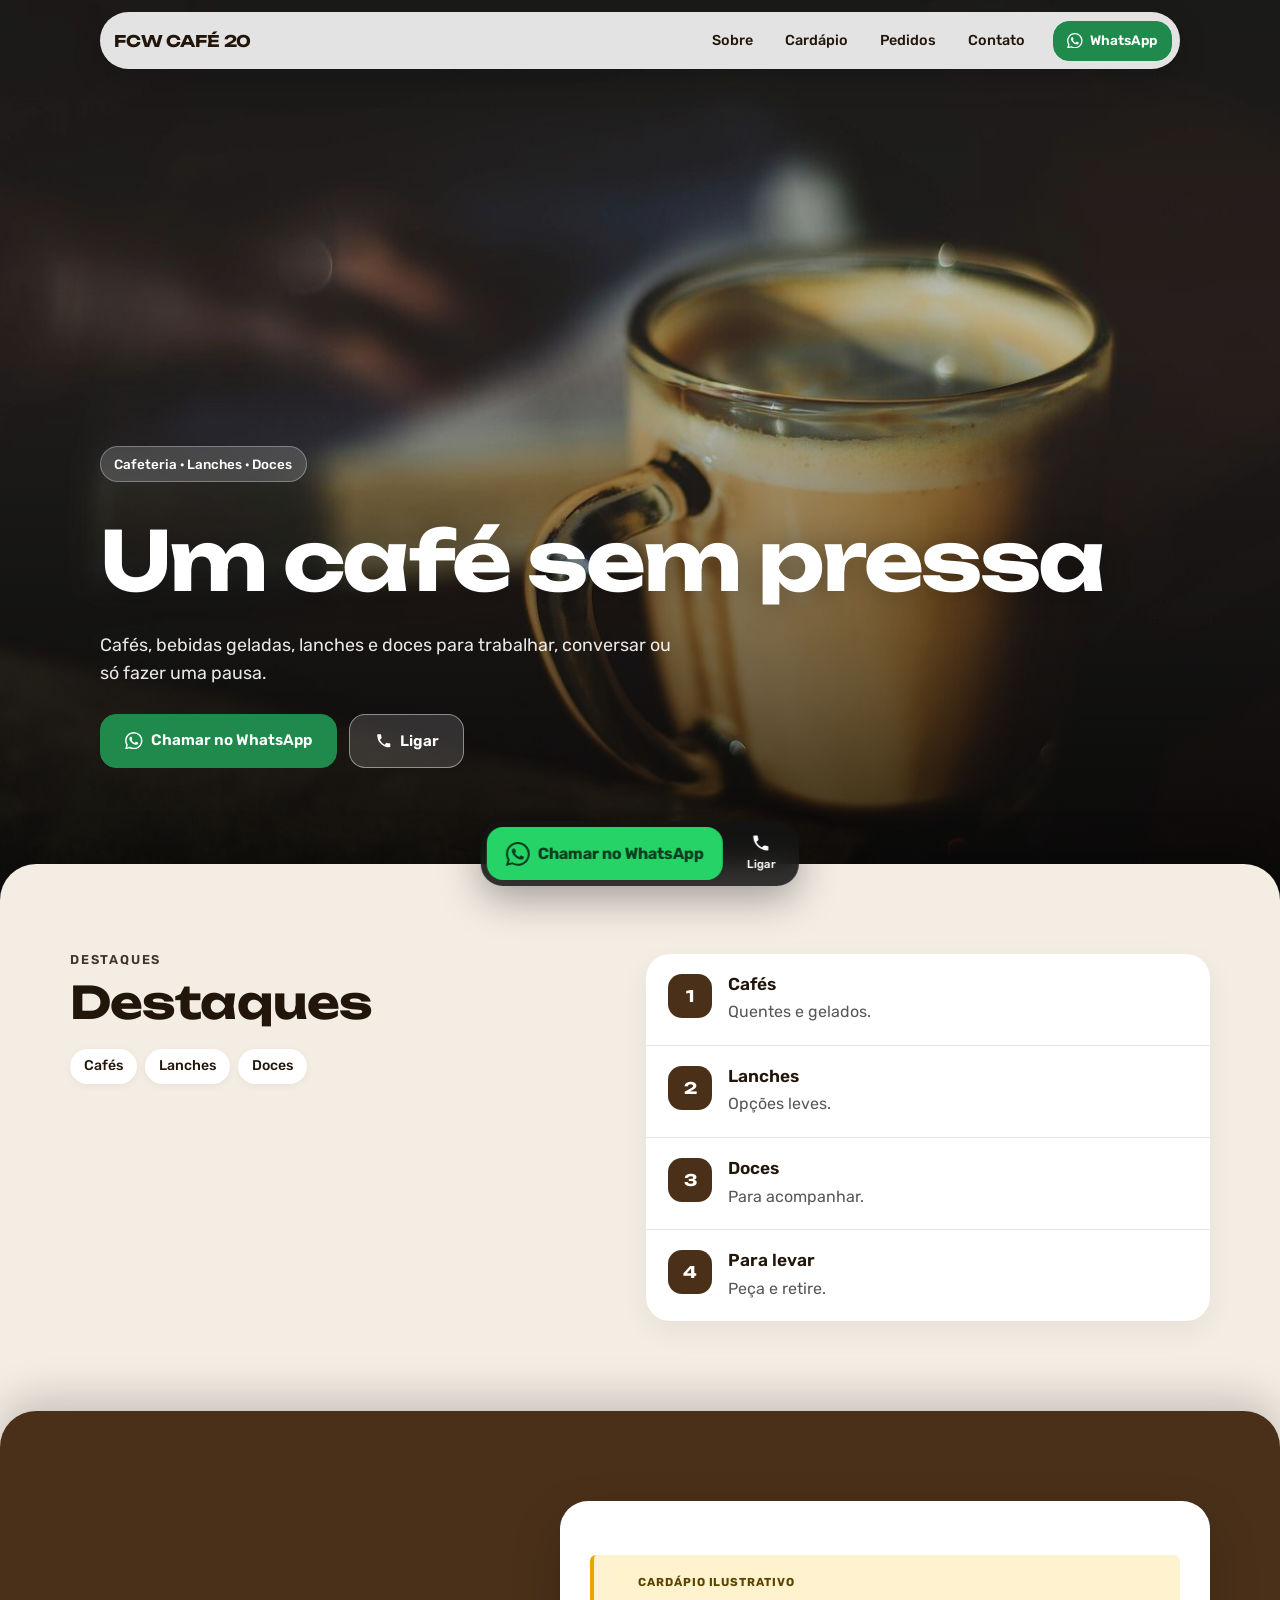
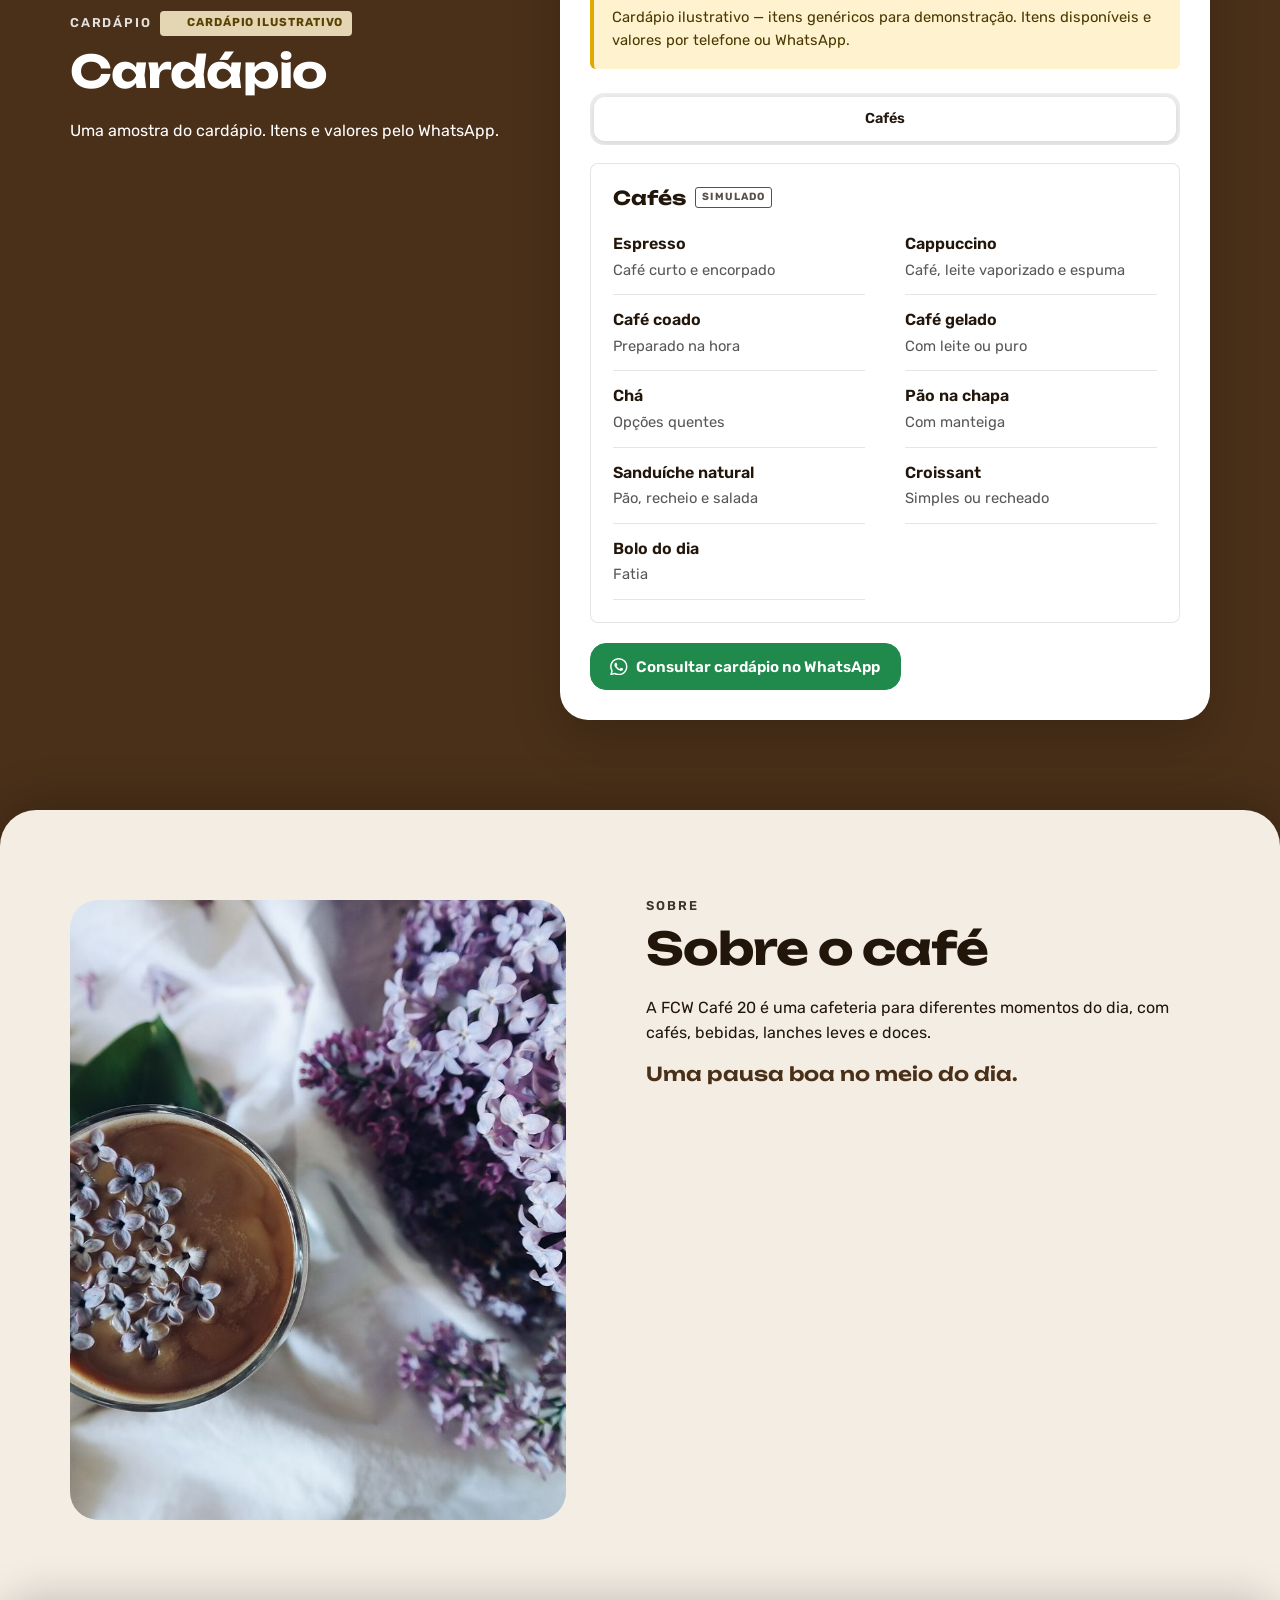
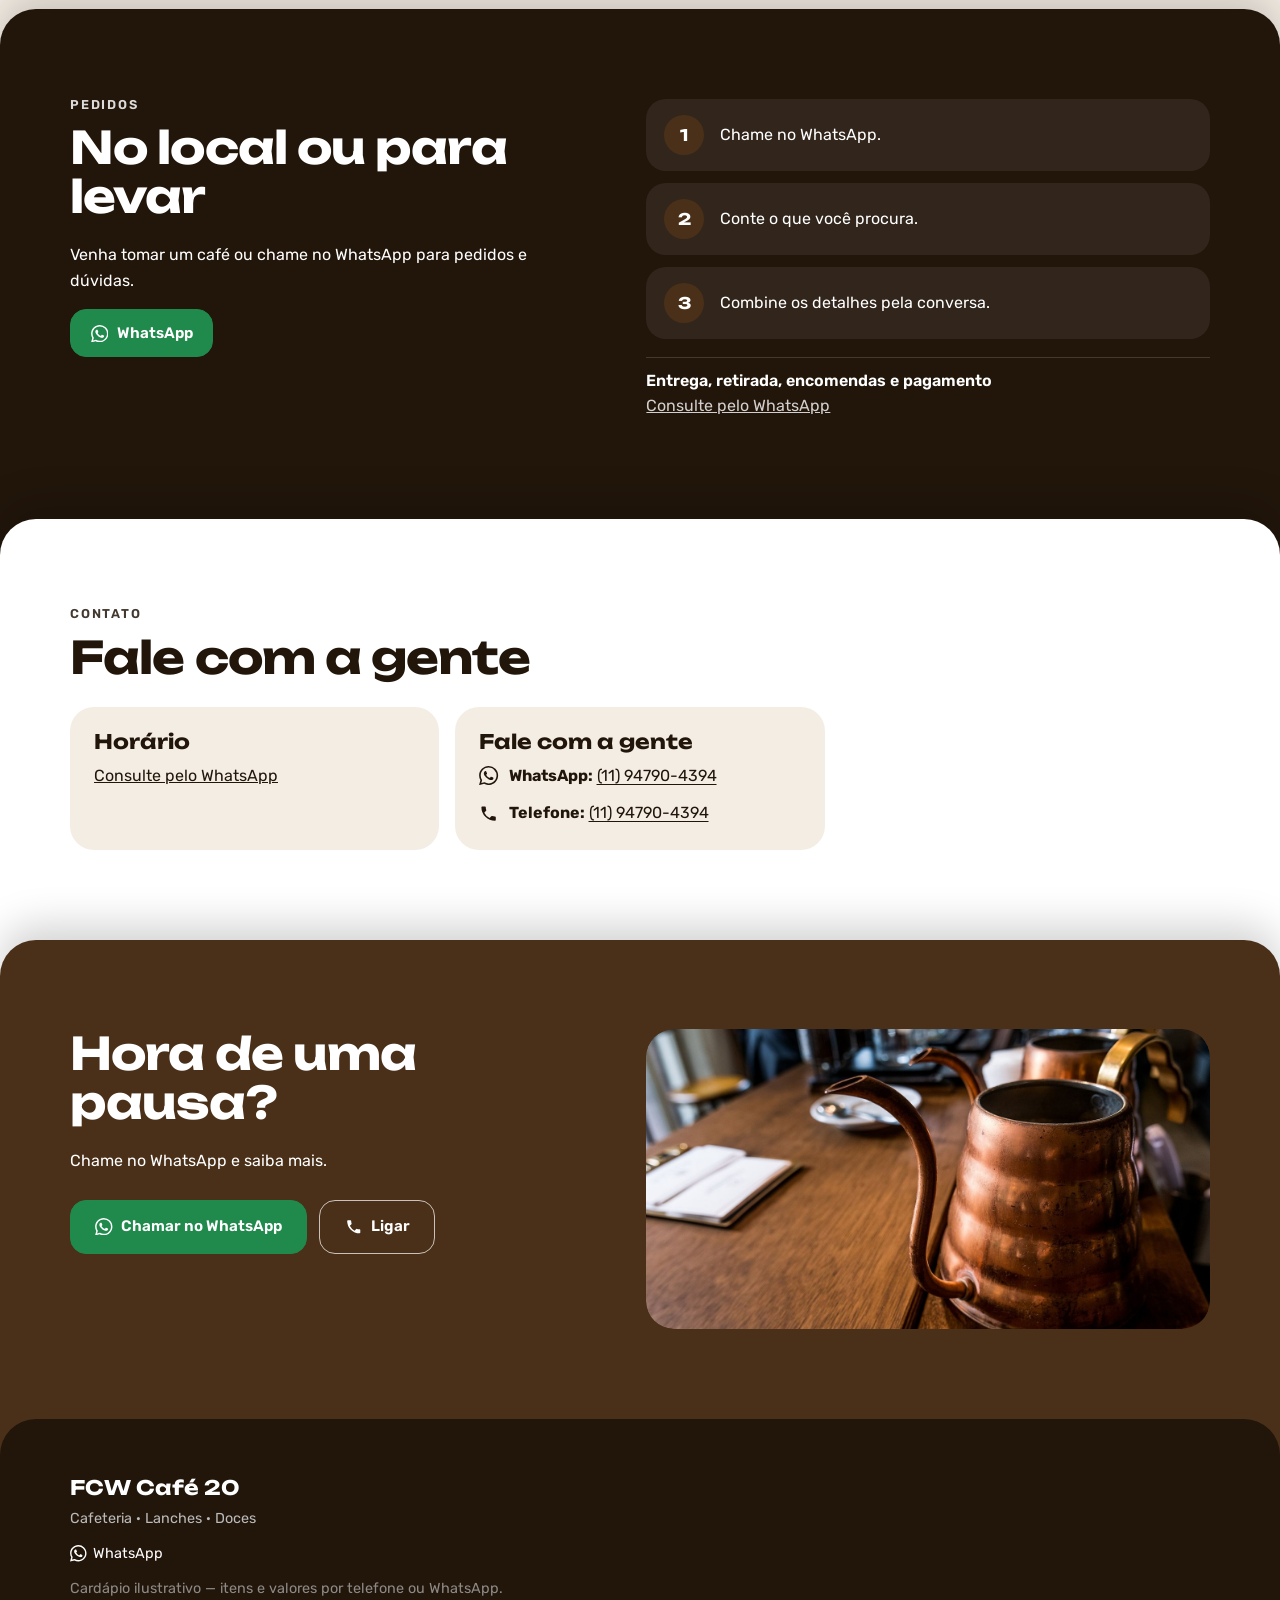
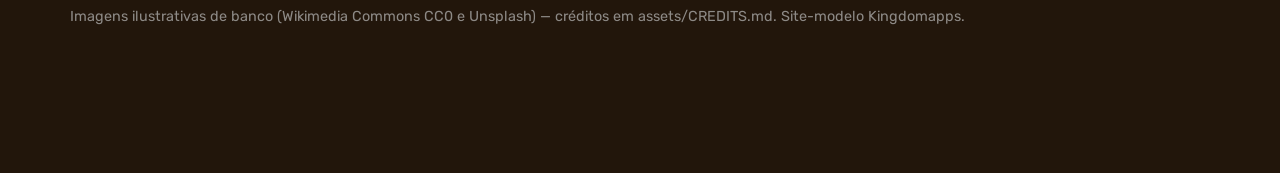
==== v1/index.html @ 52a3cd35 "FCW Café 20 — site-modelo anonimizado" ====
<!DOCTYPE html>
<html lang="pt-BR">
<head>
<meta charset="UTF-8" />
<meta name="viewport" content="width=device-width, initial-scale=1" />
<title>FCW Café 20 | Cafeteria</title>
<meta name="description" content="Cafés, bebidas, lanches e doces para uma pausa sem pressa. Fale com a FCW Café 20 pelo WhatsApp." />
<meta name="theme-color" content="#22160b" />
<link rel="preconnect" href="https://fonts.googleapis.com" />
<link rel="preconnect" href="https://fonts.gstatic.com" crossorigin />
<link rel="stylesheet" href="https://fonts.googleapis.com/css2?family=Unbounded:wght@500;700&family=Rubik:wght@400;500;600&display=swap" />
<link rel="stylesheet" href="../assets/core.css" />
<link rel="stylesheet" href="../assets/E10.css" />
<style>:root{--brand:#4a3019;--brand2:#f4ede4;--brand-ink:#22160b}</style>
<link rel="icon" href="../assets/img/favicon.svg" type="image/svg+xml" />
<link rel="icon" href="../assets/img/favicon.png" sizes="64x64" />
<link rel="apple-touch-icon" href="../assets/img/apple-touch-icon.png" />
<meta property="og:type" content="website" />
<meta property="og:title" content="FCW Café 20 | Cafeteria" />
<meta property="og:description" content="Cafés, bebidas, lanches e doces para uma pausa sem pressa. Fale com a FCW Café 20 pelo WhatsApp." />
<meta property="og:image" content="https://fcwwebsites.github.io/kingdomapps-modelo-fcw-cafe-20/assets/img/og-image.jpg" />
<meta property="og:url" content="https://fcwwebsites.github.io/kingdomapps-modelo-fcw-cafe-20/" />
<meta name="twitter:card" content="summary_large_image" />
</head>
<body class="est-E10" data-hours='{}' data-hours-unknown='[]'>
<!-- Kingdomapps · site-modelo anonimizado -->
<a class="skip" href="#conteudo">Pular para o conteúdo</a>
<header class="site-header e10-header" id="header">
  <div class="e10-pill">
    <a class="brand e10-brand" href="#topo" aria-label="FCW Café 20 — início"><span class="brand-word e10-word">FCW Café 20</span></a>
    <nav class="site-nav e10-nav" id="site-nav" aria-label="Principal"><ul><li><a href="#sobre">Sobre</a></li><li><a href="#cardapio">Cardápio</a></li><li><a href="#entrega">Pedidos</a></li><li><a href="#contato">Contato</a></li></ul></nav>
    <a class="btn btn-wa btn-sm header-cta" href="https://wa.me/5511947904394?text=Ol%C3%A1!%20Vim%20pelo%20site%20e%20gostaria%20de%20mais%20informa%C3%A7%C3%B5es." target="_blank" rel="noopener"><svg viewBox="0 0 24 24" aria-hidden="true" focusable="false"><path fill="currentColor" d="M17.47 14.38c-.3-.15-1.76-.87-2.03-.97-.27-.1-.47-.15-.67.15-.2.3-.77.97-.94 1.16-.17.2-.35.22-.64.07-.3-.15-1.26-.46-2.39-1.47-.88-.79-1.48-1.76-1.65-2.06-.17-.3-.02-.46.13-.6.13-.14.3-.35.45-.52.15-.17.2-.3.3-.5.1-.2.05-.37-.03-.52-.07-.15-.67-1.61-.92-2.2-.24-.58-.49-.5-.67-.51h-.57c-.2 0-.52.07-.8.37-.27.3-1.04 1.02-1.04 2.48s1.07 2.88 1.21 3.07c.15.2 2.1 3.2 5.08 4.49.71.31 1.26.49 1.7.63.71.22 1.36.19 1.87.12.57-.09 1.76-.72 2-1.41.25-.7.25-1.29.18-1.41-.08-.13-.27-.2-.57-.35zM12.05 21.78a9.87 9.87 0 0 1-5.03-1.38l-.36-.21-3.74.98 1-3.65-.24-.37a9.86 9.86 0 0 1-1.51-5.26c0-5.45 4.44-9.88 9.89-9.88 2.64 0 5.12 1.03 6.99 2.9a9.83 9.83 0 0 1 2.89 6.99c0 5.45-4.44 9.88-9.89 9.88zm8.41-18.3A11.82 11.82 0 0 0 12.05 0C5.5 0 .16 5.34.16 11.89c0 2.1.55 4.14 1.59 5.95L.06 24l6.3-1.65a11.88 11.88 0 0 0 5.69 1.45c6.55 0 11.89-5.34 11.89-11.89 0-3.18-1.24-6.17-3.48-8.41z"/></svg><span>WhatsApp</span></a>
    <button class="nav-toggle" type="button" aria-expanded="false" aria-controls="site-nav"><span class="sr-only">Abrir menu</span><span class="bars" aria-hidden="true"></span></button>
  </div>
</header>
<main id="conteudo">
<div class="e10-curtain" aria-hidden="true"><img src="../assets/img/fotos-foto-1.jpg" width="1400" height="935" alt="" fetchpriority="high" /></div>
<section class="e10-hero" id="topo" aria-labelledby="hero-title">
  <div class="e10-hero-in">
    <p class="e10-eyebrow">Cafeteria · Lanches · Doces</p>
    <h1 id="hero-title">Um café sem pressa</h1>
    <p class="e10-lead">Cafés, bebidas geladas, lanches e doces para trabalhar, conversar ou só fazer uma pausa.</p>
    <div class="hero-ctas"><a class="btn btn-wa btn-lg" href="https://wa.me/5511947904394?text=Ol%C3%A1!%20Vim%20pelo%20site%20e%20gostaria%20de%20mais%20informa%C3%A7%C3%B5es." target="_blank" rel="noopener"><svg viewBox="0 0 24 24" aria-hidden="true" focusable="false"><path fill="currentColor" d="M17.47 14.38c-.3-.15-1.76-.87-2.03-.97-.27-.1-.47-.15-.67.15-.2.3-.77.97-.94 1.16-.17.2-.35.22-.64.07-.3-.15-1.26-.46-2.39-1.47-.88-.79-1.48-1.76-1.65-2.06-.17-.3-.02-.46.13-.6.13-.14.3-.35.45-.52.15-.17.2-.3.3-.5.1-.2.05-.37-.03-.52-.07-.15-.67-1.61-.92-2.2-.24-.58-.49-.5-.67-.51h-.57c-.2 0-.52.07-.8.37-.27.3-1.04 1.02-1.04 2.48s1.07 2.88 1.21 3.07c.15.2 2.1 3.2 5.08 4.49.71.31 1.26.49 1.7.63.71.22 1.36.19 1.87.12.57-.09 1.76-.72 2-1.41.25-.7.25-1.29.18-1.41-.08-.13-.27-.2-.57-.35zM12.05 21.78a9.87 9.87 0 0 1-5.03-1.38l-.36-.21-3.74.98 1-3.65-.24-.37a9.86 9.86 0 0 1-1.51-5.26c0-5.45 4.44-9.88 9.89-9.88 2.64 0 5.12 1.03 6.99 2.9a9.83 9.83 0 0 1 2.89 6.99c0 5.45-4.44 9.88-9.89 9.88zm8.41-18.3A11.82 11.82 0 0 0 12.05 0C5.5 0 .16 5.34.16 11.89c0 2.1.55 4.14 1.59 5.95L.06 24l6.3-1.65a11.88 11.88 0 0 0 5.69 1.45c6.55 0 11.89-5.34 11.89-11.89 0-3.18-1.24-6.17-3.48-8.41z"/></svg><span>Chamar no WhatsApp</span></a><a class="btn btn-ghost btn-lg e10-glass btn-tel" href="tel:+5511947904394"><svg viewBox="0 0 24 24" aria-hidden="true" focusable="false"><path fill="currentColor" d="M6.6 10.8a15.1 15.1 0 0 0 6.6 6.6l2.2-2.2a1 1 0 0 1 1-.25 11.4 11.4 0 0 0 3.6.57 1 1 0 0 1 1 1V20a1 1 0 0 1-1 1A17 17 0 0 1 3 4a1 1 0 0 1 1-1h3.5a1 1 0 0 1 1 1c0 1.25.2 2.45.57 3.57a1 1 0 0 1-.25 1z"/></svg><span>Ligar</span></a></div>
  </div>
  <p class="sr-only">Imagem ilustrativa: café com leite em caneca de vidro</p>
  <a class="e10-scroll" href="#destaques" aria-label="Rolar para o conteúdo"><span aria-hidden="true">↓</span></a>
</section>
<section class="e10-sheet e10-paper" id="destaques" aria-labelledby="dest-title">
  <div class="wrap e10-split">
    <div><p class="e10-kicker">Destaques</p><h2 id="dest-title">Destaques</h2><ul class="e10-chips"><li>Cafés</li><li>Lanches</li><li>Doces</li></ul></div>
    <ul class="e10-list"><li class="e10-row"><span class="e10-ico" aria-hidden="true">1</span><div><h3>Cafés</h3><p>Quentes e gelados.</p></div></li><li class="e10-row"><span class="e10-ico" aria-hidden="true">2</span><div><h3>Lanches</h3><p>Opções leves.</p></div></li><li class="e10-row"><span class="e10-ico" aria-hidden="true">3</span><div><h3>Doces</h3><p>Para acompanhar.</p></div></li><li class="e10-row"><span class="e10-ico" aria-hidden="true">4</span><div><h3>Para levar</h3><p>Peça e retire.</p></div></li></ul>
  </div>
</section>
<section class="e10-sheet e10-tone cardapio" id="cardapio" aria-labelledby="menu-title">
  <div class="wrap e10-menu">
    <div class="e10-menu-head"><p class="e10-kicker">Cardápio <span class="sim-badge">Cardápio ilustrativo</span></p><h2 id="menu-title">Cardápio</h2><p>Uma amostra do cardápio. Itens e valores pelo WhatsApp.</p></div>
    <div class="e10-menu-card menu"><div class="sim-notice" role="note"><span class="sim-badge">Cardápio ilustrativo</span><p>Cardápio ilustrativo — itens genéricos para demonstração. Itens disponíveis e valores por telefone ou WhatsApp.</p></div><div class="menu-tabs" role="tablist" aria-label="Categorias do cardápio"><button type="button" role="tab" id="tab-0" aria-controls="menu-0" aria-selected="true">Cafés</button></div><div class="menu-panel" role="tabpanel" id="menu-0" aria-labelledby="tab-0" tabindex="0"><h3 class="menu-cat">Cafés <span class="sim-tag">Simulado</span></h3><ul class="menu-list"><li class="mi"><span class="mi-name">Espresso</span><span class="mi-desc">Café curto e encorpado</span></li><li class="mi"><span class="mi-name">Cappuccino</span><span class="mi-desc">Café, leite vaporizado e espuma</span></li><li class="mi"><span class="mi-name">Café coado</span><span class="mi-desc">Preparado na hora</span></li><li class="mi"><span class="mi-name">Café gelado</span><span class="mi-desc">Com leite ou puro</span></li><li class="mi"><span class="mi-name">Chá</span><span class="mi-desc">Opções quentes</span></li><li class="mi"><span class="mi-name">Pão na chapa</span><span class="mi-desc">Com manteiga</span></li><li class="mi"><span class="mi-name">Sanduíche natural</span><span class="mi-desc">Pão, recheio e salada</span></li><li class="mi"><span class="mi-name">Croissant</span><span class="mi-desc">Simples ou recheado</span></li><li class="mi"><span class="mi-name">Bolo do dia</span><span class="mi-desc">Fatia</span></li></ul></div><div class="e10-menu-cta"><a class="btn btn-wa" href="https://wa.me/5511947904394?text=Ol%C3%A1!%20Vim%20pelo%20site%20e%20gostaria%20de%20mais%20informa%C3%A7%C3%B5es." target="_blank" rel="noopener"><svg viewBox="0 0 24 24" aria-hidden="true" focusable="false"><path fill="currentColor" d="M17.47 14.38c-.3-.15-1.76-.87-2.03-.97-.27-.1-.47-.15-.67.15-.2.3-.77.97-.94 1.16-.17.2-.35.22-.64.07-.3-.15-1.26-.46-2.39-1.47-.88-.79-1.48-1.76-1.65-2.06-.17-.3-.02-.46.13-.6.13-.14.3-.35.45-.52.15-.17.2-.3.3-.5.1-.2.05-.37-.03-.52-.07-.15-.67-1.61-.92-2.2-.24-.58-.49-.5-.67-.51h-.57c-.2 0-.52.07-.8.37-.27.3-1.04 1.02-1.04 2.48s1.07 2.88 1.21 3.07c.15.2 2.1 3.2 5.08 4.49.71.31 1.26.49 1.7.63.71.22 1.36.19 1.87.12.57-.09 1.76-.72 2-1.41.25-.7.25-1.29.18-1.41-.08-.13-.27-.2-.57-.35zM12.05 21.78a9.87 9.87 0 0 1-5.03-1.38l-.36-.21-3.74.98 1-3.65-.24-.37a9.86 9.86 0 0 1-1.51-5.26c0-5.45 4.44-9.88 9.89-9.88 2.64 0 5.12 1.03 6.99 2.9a9.83 9.83 0 0 1 2.89 6.99c0 5.45-4.44 9.88-9.89 9.88zm8.41-18.3A11.82 11.82 0 0 0 12.05 0C5.5 0 .16 5.34.16 11.89c0 2.1.55 4.14 1.59 5.95L.06 24l6.3-1.65a11.88 11.88 0 0 0 5.69 1.45c6.55 0 11.89-5.34 11.89-11.89 0-3.18-1.24-6.17-3.48-8.41z"/></svg><span>Consultar cardápio no WhatsApp</span></a></div></div>
  </div>
</section>
<section class="e10-sheet e10-paper" id="sobre" aria-labelledby="sobre-title">
  <div class="wrap e10-split e10-about">
    <figure class="e10-photo"><img src="../assets/img/fotos-foto-2.jpg" width="1400" height="933" alt="Imagem ilustrativa: café decorado com flores" loading="lazy" decoding="async" /><figcaption>Imagem ilustrativa: café decorado com flores</figcaption></figure>
    <div><p class="e10-kicker">Sobre</p><h2 id="sobre-title">Sobre o café</h2><p>A FCW Café 20 é uma cafeteria para diferentes momentos do dia, com cafés, bebidas, lanches leves e doces.</p><p class="e10-apoio">Uma pausa boa no meio do dia.</p></div>
  </div>
</section>
<section class="e10-sheet e10-ink" id="entrega" aria-labelledby="ent-title">
  <div class="wrap e10-split">
    <div><p class="e10-kicker">Pedidos</p><h2 id="ent-title">No local ou para levar</h2><p>Venha tomar um café ou chame no WhatsApp para pedidos e dúvidas.</p><div class="order-links"><a class="btn btn-wa" href="https://wa.me/5511947904394?text=Ol%C3%A1!%20Vim%20pelo%20site%20e%20gostaria%20de%20mais%20informa%C3%A7%C3%B5es." target="_blank" rel="noopener"><svg viewBox="0 0 24 24" aria-hidden="true" focusable="false"><path fill="currentColor" d="M17.47 14.38c-.3-.15-1.76-.87-2.03-.97-.27-.1-.47-.15-.67.15-.2.3-.77.97-.94 1.16-.17.2-.35.22-.64.07-.3-.15-1.26-.46-2.39-1.47-.88-.79-1.48-1.76-1.65-2.06-.17-.3-.02-.46.13-.6.13-.14.3-.35.45-.52.15-.17.2-.3.3-.5.1-.2.05-.37-.03-.52-.07-.15-.67-1.61-.92-2.2-.24-.58-.49-.5-.67-.51h-.57c-.2 0-.52.07-.8.37-.27.3-1.04 1.02-1.04 2.48s1.07 2.88 1.21 3.07c.15.2 2.1 3.2 5.08 4.49.71.31 1.26.49 1.7.63.71.22 1.36.19 1.87.12.57-.09 1.76-.72 2-1.41.25-.7.25-1.29.18-1.41-.08-.13-.27-.2-.57-.35zM12.05 21.78a9.87 9.87 0 0 1-5.03-1.38l-.36-.21-3.74.98 1-3.65-.24-.37a9.86 9.86 0 0 1-1.51-5.26c0-5.45 4.44-9.88 9.89-9.88 2.64 0 5.12 1.03 6.99 2.9a9.83 9.83 0 0 1 2.89 6.99c0 5.45-4.44 9.88-9.89 9.88zm8.41-18.3A11.82 11.82 0 0 0 12.05 0C5.5 0 .16 5.34.16 11.89c0 2.1.55 4.14 1.59 5.95L.06 24l6.3-1.65a11.88 11.88 0 0 0 5.69 1.45c6.55 0 11.89-5.34 11.89-11.89 0-3.18-1.24-6.17-3.48-8.41z"/></svg><span>WhatsApp</span></a></div></div>
    <div><ol class="e10-steps"><li><span>1</span><p>Chame no WhatsApp.</p></li><li><span>2</span><p>Conte o que você procura.</p></li><li><span>3</span><p>Combine os detalhes pela conversa.</p></li></ol><dl class="e10-kv"><div><dt>Entrega, retirada, encomendas e pagamento</dt><dd><a href="https://wa.me/5511947904394?text=Ol%C3%A1!%20Vim%20pelo%20site%20e%20gostaria%20de%20mais%20informa%C3%A7%C3%B5es." target="_blank" rel="noopener">Consulte pelo WhatsApp</a></dd></div></dl></div>
  </div>
</section>
<section class="e10-sheet e10-soft" id="contato" aria-labelledby="ct-title">
  <div class="wrap">
    <p class="e10-kicker">Contato</p><h2 id="ct-title">Fale com a gente</h2>
    <div class="e10-cards"><div class="ct-card ct-hours"><h3>Horário</h3><p><a href="https://wa.me/5511947904394?text=Ol%C3%A1!%20Vim%20pelo%20site%20e%20gostaria%20de%20mais%20informa%C3%A7%C3%B5es." target="_blank" rel="noopener">Consulte pelo WhatsApp</a></p></div><div class="ct-card"><h3>Fale com a gente</h3><ul class="ct-list"><li><svg viewBox="0 0 24 24" aria-hidden="true" focusable="false"><path fill="currentColor" d="M17.47 14.38c-.3-.15-1.76-.87-2.03-.97-.27-.1-.47-.15-.67.15-.2.3-.77.97-.94 1.16-.17.2-.35.22-.64.07-.3-.15-1.26-.46-2.39-1.47-.88-.79-1.48-1.76-1.65-2.06-.17-.3-.02-.46.13-.6.13-.14.3-.35.45-.52.15-.17.2-.3.3-.5.1-.2.05-.37-.03-.52-.07-.15-.67-1.61-.92-2.2-.24-.58-.49-.5-.67-.51h-.57c-.2 0-.52.07-.8.37-.27.3-1.04 1.02-1.04 2.48s1.07 2.88 1.21 3.07c.15.2 2.1 3.2 5.08 4.49.71.31 1.26.49 1.7.63.71.22 1.36.19 1.87.12.57-.09 1.76-.72 2-1.41.25-.7.25-1.29.18-1.41-.08-.13-.27-.2-.57-.35zM12.05 21.78a9.87 9.87 0 0 1-5.03-1.38l-.36-.21-3.74.98 1-3.65-.24-.37a9.86 9.86 0 0 1-1.51-5.26c0-5.45 4.44-9.88 9.89-9.88 2.64 0 5.12 1.03 6.99 2.9a9.83 9.83 0 0 1 2.89 6.99c0 5.45-4.44 9.88-9.89 9.88zm8.41-18.3A11.82 11.82 0 0 0 12.05 0C5.5 0 .16 5.34.16 11.89c0 2.1.55 4.14 1.59 5.95L.06 24l6.3-1.65a11.88 11.88 0 0 0 5.69 1.45c6.55 0 11.89-5.34 11.89-11.89 0-3.18-1.24-6.17-3.48-8.41z"/></svg><span><strong>WhatsApp:</strong> <a href="https://wa.me/5511947904394?text=Ol%C3%A1!%20Vim%20pelo%20site%20e%20gostaria%20de%20mais%20informa%C3%A7%C3%B5es." target="_blank" rel="noopener">(11) 94790-4394</a></span></li><li><svg viewBox="0 0 24 24" aria-hidden="true" focusable="false"><path fill="currentColor" d="M6.6 10.8a15.1 15.1 0 0 0 6.6 6.6l2.2-2.2a1 1 0 0 1 1-.25 11.4 11.4 0 0 0 3.6.57 1 1 0 0 1 1 1V20a1 1 0 0 1-1 1A17 17 0 0 1 3 4a1 1 0 0 1 1-1h3.5a1 1 0 0 1 1 1c0 1.25.2 2.45.57 3.57a1 1 0 0 1-.25 1z"/></svg><span><strong>Telefone:</strong> <a href="tel:+5511947904394">(11) 94790-4394</a></span></li></ul></div></div>
  </div>
</section>
<section class="e10-sheet e10-tone cta-final" id="cta-final" aria-labelledby="cta-title">
  <div class="wrap e10-split e10-cta">
    <div><h2 id="cta-title">Hora de uma pausa?</h2><p>Chame no WhatsApp e saiba mais.</p><div class="hero-ctas"><a class="btn btn-wa btn-lg" href="https://wa.me/5511947904394?text=Ol%C3%A1!%20Vim%20pelo%20site%20e%20gostaria%20de%20mais%20informa%C3%A7%C3%B5es." target="_blank" rel="noopener"><svg viewBox="0 0 24 24" aria-hidden="true" focusable="false"><path fill="currentColor" d="M17.47 14.38c-.3-.15-1.76-.87-2.03-.97-.27-.1-.47-.15-.67.15-.2.3-.77.97-.94 1.16-.17.2-.35.22-.64.07-.3-.15-1.26-.46-2.39-1.47-.88-.79-1.48-1.76-1.65-2.06-.17-.3-.02-.46.13-.6.13-.14.3-.35.45-.52.15-.17.2-.3.3-.5.1-.2.05-.37-.03-.52-.07-.15-.67-1.61-.92-2.2-.24-.58-.49-.5-.67-.51h-.57c-.2 0-.52.07-.8.37-.27.3-1.04 1.02-1.04 2.48s1.07 2.88 1.21 3.07c.15.2 2.1 3.2 5.08 4.49.71.31 1.26.49 1.7.63.71.22 1.36.19 1.87.12.57-.09 1.76-.72 2-1.41.25-.7.25-1.29.18-1.41-.08-.13-.27-.2-.57-.35zM12.05 21.78a9.87 9.87 0 0 1-5.03-1.38l-.36-.21-3.74.98 1-3.65-.24-.37a9.86 9.86 0 0 1-1.51-5.26c0-5.45 4.44-9.88 9.89-9.88 2.64 0 5.12 1.03 6.99 2.9a9.83 9.83 0 0 1 2.89 6.99c0 5.45-4.44 9.88-9.89 9.88zm8.41-18.3A11.82 11.82 0 0 0 12.05 0C5.5 0 .16 5.34.16 11.89c0 2.1.55 4.14 1.59 5.95L.06 24l6.3-1.65a11.88 11.88 0 0 0 5.69 1.45c6.55 0 11.89-5.34 11.89-11.89 0-3.18-1.24-6.17-3.48-8.41z"/></svg><span>Chamar no WhatsApp</span></a><a class="btn btn-ghost btn-lg" href="tel:+5511947904394"><svg viewBox="0 0 24 24" aria-hidden="true" focusable="false"><path fill="currentColor" d="M6.6 10.8a15.1 15.1 0 0 0 6.6 6.6l2.2-2.2a1 1 0 0 1 1-.25 11.4 11.4 0 0 0 3.6.57 1 1 0 0 1 1 1V20a1 1 0 0 1-1 1A17 17 0 0 1 3 4a1 1 0 0 1 1-1h3.5a1 1 0 0 1 1 1c0 1.25.2 2.45.57 3.57a1 1 0 0 1-.25 1z"/></svg><span>Ligar</span></a></div></div>
    <div class="e10-cta-img"><figure class="e10-photo"><img src="../assets/img/fotos-foto-3.jpg" width="1400" height="936" alt="Imagem ilustrativa: chaleiras de cobre" loading="lazy" decoding="async" /></figure></div>
  </div>
</section>
</main>
<footer class="site-footer e10-footer">
  <div class="wrap">
    <p class="f-name">FCW Café 20</p><p>Cafeteria · Lanches · Doces</p>
    <nav class="f-links" aria-label="Links"><a href="https://wa.me/5511947904394?text=Ol%C3%A1!%20Vim%20pelo%20site%20e%20gostaria%20de%20mais%20informa%C3%A7%C3%B5es." target="_blank" rel="noopener"><svg viewBox="0 0 24 24" aria-hidden="true" focusable="false"><path fill="currentColor" d="M17.47 14.38c-.3-.15-1.76-.87-2.03-.97-.27-.1-.47-.15-.67.15-.2.3-.77.97-.94 1.16-.17.2-.35.22-.64.07-.3-.15-1.26-.46-2.39-1.47-.88-.79-1.48-1.76-1.65-2.06-.17-.3-.02-.46.13-.6.13-.14.3-.35.45-.52.15-.17.2-.3.3-.5.1-.2.05-.37-.03-.52-.07-.15-.67-1.61-.92-2.2-.24-.58-.49-.5-.67-.51h-.57c-.2 0-.52.07-.8.37-.27.3-1.04 1.02-1.04 2.48s1.07 2.88 1.21 3.07c.15.2 2.1 3.2 5.08 4.49.71.31 1.26.49 1.7.63.71.22 1.36.19 1.87.12.57-.09 1.76-.72 2-1.41.25-.7.25-1.29.18-1.41-.08-.13-.27-.2-.57-.35zM12.05 21.78a9.87 9.87 0 0 1-5.03-1.38l-.36-.21-3.74.98 1-3.65-.24-.37a9.86 9.86 0 0 1-1.51-5.26c0-5.45 4.44-9.88 9.89-9.88 2.64 0 5.12 1.03 6.99 2.9a9.83 9.83 0 0 1 2.89 6.99c0 5.45-4.44 9.88-9.89 9.88zm8.41-18.3A11.82 11.82 0 0 0 12.05 0C5.5 0 .16 5.34.16 11.89c0 2.1.55 4.14 1.59 5.95L.06 24l6.3-1.65a11.88 11.88 0 0 0 5.69 1.45c6.55 0 11.89-5.34 11.89-11.89 0-3.18-1.24-6.17-3.48-8.41z"/></svg><span>WhatsApp</span></a></nav>
    <p class="f-note">Cardápio ilustrativo — itens e valores por telefone ou WhatsApp.</p>
    <p class="f-credit">Imagens ilustrativas de banco (Wikimedia Commons CC0 e Unsplash) — créditos em assets/CREDITS.md. Site-modelo Kingdomapps.</p>
  </div>
</footer>
<div class="e10-dock" role="group" aria-label="Ações rápidas"><a class="wa-float" href="https://wa.me/5511947904394?text=Ol%C3%A1!%20Vim%20pelo%20site%20e%20gostaria%20de%20mais%20informa%C3%A7%C3%B5es." target="_blank" rel="noopener" aria-label="Chamar a FCW Café 20 no WhatsApp"><svg viewBox="0 0 24 24" aria-hidden="true" focusable="false"><path fill="currentColor" d="M17.47 14.38c-.3-.15-1.76-.87-2.03-.97-.27-.1-.47-.15-.67.15-.2.3-.77.97-.94 1.16-.17.2-.35.22-.64.07-.3-.15-1.26-.46-2.39-1.47-.88-.79-1.48-1.76-1.65-2.06-.17-.3-.02-.46.13-.6.13-.14.3-.35.45-.52.15-.17.2-.3.3-.5.1-.2.05-.37-.03-.52-.07-.15-.67-1.61-.92-2.2-.24-.58-.49-.5-.67-.51h-.57c-.2 0-.52.07-.8.37-.27.3-1.04 1.02-1.04 2.48s1.07 2.88 1.21 3.07c.15.2 2.1 3.2 5.08 4.49.71.31 1.26.49 1.7.63.71.22 1.36.19 1.87.12.57-.09 1.76-.72 2-1.41.25-.7.25-1.29.18-1.41-.08-.13-.27-.2-.57-.35zM12.05 21.78a9.87 9.87 0 0 1-5.03-1.38l-.36-.21-3.74.98 1-3.65-.24-.37a9.86 9.86 0 0 1-1.51-5.26c0-5.45 4.44-9.88 9.89-9.88 2.64 0 5.12 1.03 6.99 2.9a9.83 9.83 0 0 1 2.89 6.99c0 5.45-4.44 9.88-9.89 9.88zm8.41-18.3A11.82 11.82 0 0 0 12.05 0C5.5 0 .16 5.34.16 11.89c0 2.1.55 4.14 1.59 5.95L.06 24l6.3-1.65a11.88 11.88 0 0 0 5.69 1.45c6.55 0 11.89-5.34 11.89-11.89 0-3.18-1.24-6.17-3.48-8.41z"/></svg><span>Chamar no WhatsApp</span></a><a class="e10-dock-btn" href="tel:+5511947904394"><svg viewBox="0 0 24 24" aria-hidden="true" focusable="false"><path fill="currentColor" d="M6.6 10.8a15.1 15.1 0 0 0 6.6 6.6l2.2-2.2a1 1 0 0 1 1-.25 11.4 11.4 0 0 0 3.6.57 1 1 0 0 1 1 1V20a1 1 0 0 1-1 1A17 17 0 0 1 3 4a1 1 0 0 1 1-1h3.5a1 1 0 0 1 1 1c0 1.25.2 2.45.57 3.57a1 1 0 0 1-.25 1z"/></svg><span>Ligar</span></a></div>
<script src="../assets/site.js" defer></script>
</body>
</html>
---- assets/core.css ----
/* Kingdomapps — base institucional (estrutura e mecânica comuns às 3 skins) */
*,*::before,*::after{box-sizing:border-box}
html{scroll-behavior:smooth;-webkit-text-size-adjust:100%}
body{margin:0;background:var(--bg);color:var(--ink);font-family:var(--font-body);font-size:16px;line-height:1.6;text-rendering:optimizeLegibility}
img{max-width:100%;height:auto;display:block}
a{color:inherit}
h1,h2,h3{font-family:var(--font-display);line-height:1.1;margin:0 0 .5em;font-weight:var(--display-weight,600)}
p{margin:0 0 1em}
ul,ol{margin:0;padding:0}
svg{width:1.15em;height:1.15em;flex:none}
.sr-only{position:absolute;width:1px;height:1px;overflow:hidden;clip:rect(0 0 0 0);white-space:nowrap}
.skip{position:absolute;left:12px;top:-60px;z-index:100;background:var(--ink);color:var(--bg);padding:10px 14px}
.skip:focus{top:12px}
:focus-visible{outline:3px solid var(--focus,var(--brand2));outline-offset:3px}
.wrap{width:100%;max-width:1180px;margin:0 auto;padding:0 20px}
.sec{padding:var(--sec-pad,72px) 0;position:relative}
.kicker{font-size:.78rem;letter-spacing:.18em;text-transform:uppercase;color:var(--muted);margin-bottom:.8em;display:flex;align-items:center;gap:.6em;flex-wrap:wrap}
.lead{font-size:1.08rem;color:var(--muted)}
.tbc{display:inline-block;font-size:.78em;padding:.1em .6em;border:1px dashed currentColor;border-radius:99px;opacity:.85;white-space:nowrap}
.interim-flag{margin:0;padding:8px 20px;background:#fff3cd;color:#5c4400;font:600 13px/1.4 system-ui,sans-serif;text-align:center}
/* botões */
.btn{display:inline-flex;align-items:center;justify-content:center;gap:.55em;min-height:46px;padding:.7em 1.3em;text-decoration:none;font-weight:600;border:1px solid transparent;border-radius:var(--btn-radius,6px);cursor:pointer;transition:transform .15s ease,background .2s ease,color .2s ease,border-color .2s ease;font-family:var(--font-btn,var(--font-body));letter-spacing:var(--btn-track,0);text-transform:var(--btn-case,none);font-size:var(--btn-size,.95rem)}
.btn:hover{transform:translateY(-1px)}
.btn-lg{min-height:54px;padding:.85em 1.6em}
.btn-sm{min-height:40px;padding:.5em 1em;font-size:.85rem}
.btn-wa{background:var(--wa-bg);color:var(--wa-ink);border-color:var(--wa-bg)}
.btn-wa:hover{background:var(--wa-hover,var(--wa-bg))}
.btn-ghost{background:transparent;color:inherit;border-color:currentColor}
.btn-review{background:var(--review-bg,#fff);color:var(--review-ink,#1f1f1f);border-color:var(--review-line,#dadce0)}
.btn-review svg{color:#f4b400}
/* header */
.site-header{position:sticky;top:0;z-index:50;background:var(--header-bg,var(--bg));color:var(--header-ink,var(--ink));transition:background .25s ease,box-shadow .25s ease}
.header-inner{display:flex;align-items:center;gap:16px;min-height:68px}
.brand{display:flex;align-items:center;gap:10px;text-decoration:none;margin-right:auto}
.brand-logo{width:46px;height:46px;object-fit:cover;border-radius:var(--logo-radius,50%);background:#fff}
.brand-word{font-family:var(--font-display);font-size:1.35rem;font-weight:var(--display-weight,600);line-height:1}
.site-nav ul{list-style:none;display:flex;gap:26px}
.site-nav a{text-decoration:none;font-size:.9rem}
.site-nav a:hover{text-decoration:underline;text-underline-offset:6px}
.nav-toggle{display:none;background:none;border:0;color:inherit;width:44px;height:44px;cursor:pointer;padding:0}
.nav-toggle .bars,.nav-toggle .bars::before,.nav-toggle .bars::after{display:block;width:22px;height:2px;background:currentColor;margin:auto;position:relative;transition:transform .2s ease}
.nav-toggle .bars::before,.nav-toggle .bars::after{content:"";position:absolute;left:0}
.nav-toggle .bars::before{top:-7px}.nav-toggle .bars::after{top:7px}
.nav-open .nav-toggle .bars{background:transparent}
.nav-open .nav-toggle .bars::before{transform:translateY(7px) rotate(45deg)}
.nav-open .nav-toggle .bars::after{transform:translateY(-7px) rotate(-45deg)}
@media (max-width:880px){
  .nav-toggle{display:block}
  .header-cta span{display:none}
  .header-cta{padding:.5em .7em}
  .site-nav{position:fixed;inset:68px 0 auto 0;background:var(--nav-mobile-bg,var(--bg));color:var(--ink);padding:12px 20px 24px;box-shadow:0 18px 30px rgba(0,0,0,.18);transform:translateY(-12px);opacity:0;visibility:hidden;transition:.2s ease}
  .nav-open .site-nav{transform:none;opacity:1;visibility:visible}
  .site-nav ul{flex-direction:column;gap:0}
  .site-nav a{display:block;padding:14px 0;font-size:1.05rem;border-bottom:1px solid var(--line)}
}
/* hero */
.hero{position:relative;overflow:hidden}
.hero-media{margin:0}
.hero-media img{width:100%;height:100%;object-fit:cover}
.hero-copy{position:relative}
.hero h1{font-size:clamp(2.3rem,6vw,4.4rem)}
.eyebrow{font-size:.8rem;letter-spacing:.2em;text-transform:uppercase;margin-bottom:1.1em}
.hero-ctas{display:flex;flex-wrap:wrap;gap:12px;margin:1.6em 0 1.4em}
.chips{list-style:none;display:flex;flex-wrap:wrap;gap:8px}
.chips li{font-size:.85rem;padding:.35em .85em;border:1px solid var(--chip-line,currentColor);border-radius:var(--chip-radius,99px)}
.open-badge{display:inline-flex;align-items:center;gap:.5em;font-size:.85rem;font-weight:600;margin:0}
.open-badge::before{content:"";width:9px;height:9px;border-radius:50%;background:#2fbf71;box-shadow:0 0 0 4px rgba(47,191,113,.2)}
.open-badge[hidden]{display:none}
/* sobre + galeria */
.sobre-grid{display:grid;gap:40px}
.apoio{font-weight:600}
.gallery{display:grid;grid-template-columns:repeat(2,1fr);gap:var(--gal-gap,10px)}
.g-item{margin:0;position:relative;overflow:hidden;border-radius:var(--img-radius,0)}
.g-item img{width:100%;height:100%;object-fit:cover;aspect-ratio:1/1}
.g-item figcaption{position:absolute;left:0;right:0;bottom:0;padding:22px 10px 8px;font-size:.78rem;color:#fff;background:linear-gradient(transparent,rgba(0,0,0,.72))}
@media (min-width:900px){.sobre-grid{grid-template-columns:1fr 1.15fr;align-items:center;gap:64px}}
/* destaques */
.feats{list-style:none;display:grid;gap:18px;grid-template-columns:1fr;margin-top:28px}
@media (min-width:640px){.feats{grid-template-columns:repeat(2,1fr)}}
@media (min-width:1000px){.feats{grid-template-columns:repeat(4,1fr)}}
.feat h3{font-size:1.3rem}
.feat p{margin:0;color:var(--muted)}
.feat-n{display:block;font-family:var(--font-display);font-size:1.1rem;margin-bottom:.6em;color:var(--accent)}
/* cardápio */
.cardapio{overflow:hidden}
.amb{position:absolute;inset:0;background-image:var(--amb);background-size:cover;background-position:center;z-index:0}
.amb::after{content:"";position:absolute;inset:0;background:var(--amb-overlay,rgba(0,0,0,.6))}
.amb-tag{position:absolute;right:10px;bottom:8px;z-index:2;font:500 10px/1 system-ui,sans-serif;letter-spacing:.06em;text-transform:uppercase;color:#fff;background:rgba(0,0,0,.55);padding:4px 7px;border-radius:3px}
.amb-menu{bottom:auto;height:var(--amb-menu-h,320px)}
.cardapio .wrap,.cta-final .wrap{position:relative;z-index:1}
.menu-head{max-width:720px}
.sim-badge{display:inline-flex;align-items:center;gap:.4em;font:700 .72rem/1 var(--font-body);letter-spacing:.08em;text-transform:uppercase;background:var(--sim-bg,#fff3cd);color:var(--sim-ink,#5c4400);padding:.5em .75em;border-radius:4px}
.sim-badge::before{content:"!";display:inline-grid;place-items:center;width:1.3em;height:1.3em;border-radius:50%;background:currentColor;color:var(--sim-bg,#fff3cd);font-size:.9em}
.sim-notice{display:flex;flex-direction:column;gap:10px;align-items:flex-start;margin:24px 0;padding:16px 18px;background:var(--notice-bg,rgba(255,243,205,.95));color:var(--notice-ink,#4a3800);border-left:4px solid #e0a800;border-radius:6px;font-size:.92rem}
.sim-notice p{margin:0}
.menu-tabs{display:flex;flex-wrap:wrap;gap:8px;margin:8px 0 22px}
.menu-tabs [role=tab]{font:inherit;cursor:pointer;min-height:44px;padding:.5em 1.1em;border:1px solid var(--line);background:transparent;color:inherit;border-radius:var(--btn-radius,6px)}
.menu-tabs [role=tab][aria-selected=true]{background:var(--tab-on-bg,var(--ink));color:var(--tab-on-ink,var(--bg));border-color:var(--tab-on-bg,var(--ink))}
.menu-panel{padding:22px;background:var(--surface);border:1px solid var(--line);border-radius:var(--card-radius,8px)}
.menu-cat{font-size:1.4rem;display:flex;align-items:center;gap:.6em;flex-wrap:wrap}
.sim-tag{font:700 .65rem/1 var(--font-body);letter-spacing:.1em;text-transform:uppercase;padding:.45em .6em;border:1px solid currentColor;border-radius:3px;opacity:.75}
.menu-list{list-style:none;display:grid;gap:0}
@media (min-width:820px){.menu-list{grid-template-columns:1fr 1fr;column-gap:40px}}
.mi{display:grid;grid-template-columns:1fr auto;gap:2px 16px;padding:14px 0;border-bottom:1px dashed var(--line)}
.mi-name{font-weight:600}
.mi-desc{grid-column:1/2;grid-row:2;font-size:.9rem;color:var(--muted)}
.mi-price{grid-column:2;grid-row:1;white-space:nowrap;font-weight:600;color:var(--price,var(--accent))}
.mi-price .pl{font-weight:400;font-size:.78rem;color:var(--muted)}
.menu-note{margin:14px 0 0;color:var(--muted)}
.menu-cta{margin-top:26px}
/* entrega */
.entrega-grid{display:grid;gap:36px}
@media (min-width:900px){.entrega-grid{grid-template-columns:1.1fr 1fr;align-items:start;gap:64px}}
.kv{display:grid;gap:10px;margin:18px 0 0}
.kv div{display:flex;flex-wrap:wrap;gap:6px 12px;align-items:center;padding:10px 0;border-top:1px solid var(--line)}
.kv dt{font-weight:600}.kv dd{margin:0}
.steps-box{padding:26px;background:var(--surface);border:1px solid var(--line);border-radius:var(--card-radius,8px)}
.steps{counter-reset:s;list-style:none;display:grid;gap:12px;margin-bottom:22px}
.steps li{counter-increment:s;display:grid;grid-template-columns:34px 1fr;gap:12px;align-items:start}
.steps li::before{content:counter(s);display:grid;place-items:center;width:34px;height:34px;border-radius:50%;background:var(--accent);color:var(--accent-ink);font-weight:700}
.order-links{display:flex;flex-wrap:wrap;gap:12px;align-items:center}
.app-link{display:inline-flex;align-items:center;gap:.55em;min-height:46px;padding:.5em 1em;border:1px solid var(--line);border-radius:var(--btn-radius,6px);text-decoration:none;font-weight:600;background:var(--surface)}
.app-link svg{width:28px;height:28px}
/* avaliar */
.avaliar-inner{max-width:760px;text-align:center;margin:0 auto}
.selo{display:inline-flex;align-items:center;gap:.5em;font-weight:600;margin-bottom:1em}
.selo svg{color:#f4b400}
/* contato */
.contato-grid{display:grid;gap:22px}
@media (min-width:900px){.contato-grid{grid-template-columns:repeat(3,1fr)}.ct-head{grid-column:1/-1}}
.ct-card{padding:24px;background:var(--surface);border:1px solid var(--line);border-radius:var(--card-radius,8px)}
.ct-card h3{display:flex;align-items:center;gap:.4em;font-size:1.25rem}
.ct-list{list-style:none;display:grid;gap:12px}
.ct-list li{display:flex;gap:10px;align-items:flex-start}
.ct-list li svg{margin-top:.2em;width:1.2em;height:1.2em}
.ct-list a{text-underline-offset:3px}
.text-link{font-weight:600;text-underline-offset:4px}
/* cta final */
.cta-final{overflow:hidden;color:#fff}
.cta-inner{text-align:center;max-width:760px}
.cta-inner .hero-ctas{justify-content:center}
.amb-cta::after{background:var(--amb-cta-overlay,rgba(0,0,0,.62))}
/* footer */
.site-footer{padding:48px 0 110px;background:var(--footer-bg,var(--ink));color:var(--footer-ink,var(--bg))}
.footer-inner{display:grid;gap:22px}
.f-brand{display:flex;gap:14px;align-items:flex-start}
.f-brand p{margin:0 0 .3em;font-size:.9rem;opacity:.85}
.f-name{font-family:var(--font-display);font-size:1.25rem!important;opacity:1!important}
.f-links{display:flex;flex-wrap:wrap;gap:10px 22px}
.f-links a{display:inline-flex;align-items:center;gap:.45em;text-decoration:none;font-size:.9rem}
.f-links a:hover{text-decoration:underline}
.f-note,.f-credit{margin:0;font-size:.8rem;opacity:.7}
/* WhatsApp flutuante */
.wa-float{position:fixed;right:16px;bottom:16px;z-index:60;display:inline-flex;align-items:center;gap:.5em;padding:.85em 1.2em;background:#25d366;color:#0b3d1f;font-weight:700;text-decoration:none;border-radius:99px;box-shadow:0 10px 26px rgba(0,0,0,.28);transform:translateY(140%);transition:transform .3s ease}
.wa-float svg{width:1.5em;height:1.5em}
.show-float .wa-float{transform:none}
@media (max-width:600px){.wa-float{left:16px;right:16px;justify-content:center}}
@media (prefers-reduced-motion:reduce){*{transition:none!important;scroll-behavior:auto!important}}
.gallery:has(> .g-item:nth-child(2):last-child){grid-template-columns:repeat(2,1fr)}
.gallery:has(> .g-item:nth-child(2):last-child) .g-item{grid-column:auto;grid-row:auto}
.gallery:has(> .g-item:nth-child(2):last-child) .g-item img{aspect-ratio:3/4}
---- assets/E10.css ----
/* E10 — Cortina e dock. --brand = folha de cor (cardápio, CTA), --brand-ink = folha escura e texto, --brand2 = folha clara. */
:root{--bg:var(--brand2,#f3f1ec);--ink:var(--brand-ink,#111);--muted:#575757;--surface:#fff;--line:rgba(0,0,0,.1);--accent:var(--brand);--accent-ink:#fff;
  --font-display:'Unbounded',system-ui,sans-serif;--font-body:'Rubik',system-ui,sans-serif;--display-weight:700;
  --wa-bg:#1f8a4c;--wa-ink:#fff;--wa-hover:#166c3a;--btn-radius:16px;--header-bg:transparent;--header-ink:var(--ink);--r:36px}
body{background:var(--ink)}
.e10-kicker{font:600 .8rem/1 var(--font-body);letter-spacing:.14em;text-transform:uppercase;margin:0 0 .9em;display:flex;gap:.7em;align-items:center;flex-wrap:wrap;opacity:.85}
/* pílula fixa */
.e10-header{position:fixed!important;top:12px;left:0;right:0;background:transparent!important;box-shadow:none!important;border:0!important;z-index:50;pointer-events:none}
.e10-pill{pointer-events:auto;margin:0 auto;width:min(1080px,calc(100% - 24px));display:flex;align-items:center;gap:14px;padding:8px 8px 8px 14px;border-radius:999px;background:rgba(255,255,255,.88);backdrop-filter:blur(14px);-webkit-backdrop-filter:blur(14px);box-shadow:0 10px 30px rgba(0,0,0,.18)}
.e10-brand{display:flex;align-items:center;gap:10px}
.e10-mark{width:40px;height:40px;border-radius:10px;display:block;object-fit:cover}
.e10-word{font:700 1rem/1 var(--font-display);text-transform:uppercase;letter-spacing:-.01em}
.e10-pill .header-cta{margin-left:auto}
@media (min-width:960px){.e10-nav{margin-left:auto}.e10-nav ul{display:flex;gap:4px;list-style:none;margin:0;padding:0}
  .e10-nav a{display:flex;align-items:center;gap:6px;padding:9px 14px;border-radius:999px;font-weight:500;color:var(--ink)}
  .e10-nav a:hover{background:rgba(0,0,0,.06)}.e10-pill .header-cta{margin-left:0}}
/* cortina */
.e10-curtain{position:fixed;inset:0;z-index:-1}
.e10-curtain img{width:100%;height:100%;object-fit:cover}
.e10-curtain::after{content:"";position:absolute;inset:0;background:linear-gradient(180deg,rgba(0,0,0,.25) 0%,rgba(0,0,0,.15) 40%,rgba(0,0,0,.75) 100%)}
.e10-hero{min-height:100svh;display:flex;flex-direction:column;justify-content:flex-end;color:#fff;padding:120px 0 70px;position:relative}
.e10-hero-in{width:min(1080px,calc(100% - 40px));margin:0 auto}
.e10-eyebrow{display:inline-block;background:rgba(255,255,255,.16);backdrop-filter:blur(8px);border:1px solid rgba(255,255,255,.3);border-radius:999px;padding:.45em 1em;font-size:.84rem;font-weight:500}
.e10-hero h1{font:700 clamp(2.4rem,6.4vw,5.4rem)/1 var(--font-display);letter-spacing:-.03em;max-width:15ch;margin:.3em 0 .35em;color:#fff;text-shadow:0 2px 30px rgba(0,0,0,.3)}
.e10-lead{font-size:1.12rem;max-width:52ch;color:rgba(255,255,255,.9)}
.e10-glass{background:rgba(255,255,255,.14)!important;color:#fff!important;border-color:rgba(255,255,255,.45)!important;backdrop-filter:blur(8px)}
.e10-hero .open-badge{color:#fff}
.e10-scroll{position:absolute;left:50%;bottom:22px;transform:translateX(-50%);width:44px;height:44px;border-radius:50%;display:grid;place-items:center;color:#fff;border:1px solid rgba(255,255,255,.5);font-size:1.2rem}
/* folhas */
.e10-sheet{position:relative;border-radius:var(--r) var(--r) 0 0;margin-top:calc(-1 * var(--r));padding:clamp(56px,7vw,96px) 0 calc(clamp(56px,7vw,96px) + var(--r));box-shadow:0 -14px 40px rgba(0,0,0,.18)}
.e10-sheet h2{font:700 clamp(1.8rem,3.6vw,2.8rem)/1.08 var(--font-display);letter-spacing:-.02em}
.e10-paper{background:var(--bg);color:var(--ink)}
.e10-soft{background:#fff;color:var(--ink)}
.e10-tone{background:var(--brand);color:#fff}.e10-tone h2{color:#fff}
.e10-ink{background:var(--ink);color:#fff}.e10-ink h2{color:#fff}
.e10-split{display:grid;gap:34px;align-items:start}
@media (min-width:900px){.e10-split{grid-template-columns:1fr 1.1fr;gap:64px}}
.e10-chips{list-style:none;display:flex;flex-wrap:wrap;gap:8px;padding:0;margin:20px 0 0}
.e10-chips li{background:#fff;border-radius:999px;padding:.45em 1em;font-size:.88rem;font-weight:500;box-shadow:0 2px 8px rgba(0,0,0,.05)}
.e10-list{list-style:none;margin:0;padding:0;background:#fff;border-radius:24px;box-shadow:0 10px 30px rgba(0,0,0,.06);overflow:hidden}
.e10-row{display:grid;grid-template-columns:auto 1fr;gap:16px;padding:20px 22px;border-bottom:1px solid var(--line);align-items:start}
.e10-row:last-child{border-bottom:0}
.e10-ico{width:44px;height:44px;border-radius:14px;background:var(--brand);color:#fff;display:grid;place-items:center;font:700 1rem var(--font-display)}
.e10-row h3{font:600 1.08rem/1.25 var(--font-body);margin:0 0 4px}.e10-row p{margin:0;color:var(--muted)}
/* cardápio */
.e10-menu{display:grid;gap:30px}
@media (min-width:960px){.e10-menu{grid-template-columns:.8fr 1.2fr;gap:56px;align-items:start}.e10-menu-head{position:sticky;top:110px}}
.e10-menu-card{background:#fff;color:var(--ink);border-radius:28px;padding:clamp(18px,3vw,30px);box-shadow:0 20px 50px rgba(0,0,0,.18)}
.e10-menu-card .menu-tabs{display:flex;gap:4px;background:#efefef;border-radius:14px;padding:4px;margin:18px 0;overflow-x:auto;scrollbar-width:none}
.e10-menu-card .menu-tabs button{flex:1 0 auto;border:0;background:transparent;border-radius:11px;padding:10px 14px;font:500 .9rem var(--font-body);color:var(--ink);cursor:pointer;white-space:nowrap}
.e10-menu-card .menu-tabs button[aria-selected="true"]{background:#fff;box-shadow:0 2px 8px rgba(0,0,0,.12);font-weight:600}
.e10-menu-card .menu-cat{font:700 1.2rem var(--font-display);display:flex;gap:.5em;align-items:center;flex-wrap:wrap}
.e10-menu-card .menu-list{list-style:none;padding:0;margin:0}
.e10-menu-card .mi{display:flex;flex-direction:column;padding:12px 0;border-bottom:1px solid var(--line)}
.e10-menu-card .mi-name{font-weight:600}.e10-menu-card .mi-desc{color:var(--muted);font-size:.92rem}
.e10-menu-cta{margin-top:20px}
/* sobre */
.e10-photo{margin:0;border-radius:28px;overflow:hidden}
.e10-photo img{width:100%;height:100%;object-fit:cover;display:block}
.e10-about .e10-photo{aspect-ratio:4/5;max-height:620px}
.e10-photo figcaption{font-size:.82rem;color:var(--muted);padding:8px 4px}
.e10-apoio{font:600 1.2rem/1.3 var(--font-display);color:var(--brand)}
/* pedidos */
.e10-ink .app-link{background:#fff;color:var(--ink)}
.e10-steps{list-style:none;margin:0;padding:0;display:grid;gap:12px}
.e10-steps li{display:grid;grid-template-columns:auto 1fr;gap:16px;align-items:center;background:rgba(255,255,255,.07);border-radius:20px;padding:16px 18px}
.e10-steps span{width:40px;height:40px;border-radius:50%;background:var(--brand);display:grid;place-items:center;font:700 1rem var(--font-display)}
.e10-steps p{margin:0}
.e10-kv{margin:18px 0 0}.e10-kv div{padding:10px 0;border-top:1px solid rgba(255,255,255,.15)}.e10-kv dt{font-weight:600}.e10-kv dd{margin:0;opacity:.8}.e10-kv a{color:#fff}
/* avaliação */
.e10-review{text-align:center;max-width:720px}
.e10-selo{justify-content:center;font:700 1.1rem var(--font-display);background:#fff;border-radius:999px;display:inline-flex!important;padding:.6em 1.2em;box-shadow:0 6px 20px rgba(0,0,0,.08)}
.e10-review .btn{margin-top:8px}
/* contato */
.e10-cards{display:grid;gap:16px;margin-top:26px}
@media (min-width:860px){.e10-cards{grid-template-columns:repeat(3,1fr)}}
.e10-cards .ct-card{background:var(--bg);border:0;border-radius:24px;padding:24px}
.e10-cards .ct-addr p{font:700 1.25rem/1.3 var(--font-display)}
/* CTA */
.e10-cta .e10-cta-img{position:relative;min-height:300px;border-radius:28px;overflow:hidden}
.e10-cta .e10-photo{position:absolute;inset:0}
.e10-cta .amb{position:absolute;inset:0}
.e10-tone .btn-ghost{color:#fff;border-color:rgba(255,255,255,.7)}
.e10-footer{position:relative;background:var(--ink);color:#fff;margin-top:calc(-1 * var(--r));border-radius:var(--r) var(--r) 0 0;padding:56px 0 140px}
.e10-footer p{margin:0 0 .35em;color:#bbb;font-size:.9rem}.e10-footer .f-name{font:700 1.3rem var(--font-display);color:#fff}
.e10-footer .f-links{display:flex;flex-wrap:wrap;gap:10px 18px;margin:12px 0}.e10-footer .f-links a{color:#fff}
/* dock */
.e10-dock{position:fixed;left:50%;bottom:14px;transform:translateX(-50%);z-index:60;display:flex;gap:6px;align-items:stretch;padding:6px;border-radius:22px;background:rgba(20,20,20,.86);backdrop-filter:blur(14px);-webkit-backdrop-filter:blur(14px);box-shadow:0 12px 40px rgba(0,0,0,.35);width:max-content;max-width:calc(100% - 20px)}
.e10-dock .wa-float{position:static!important;inset:auto!important;transform:none!important;margin:0!important;box-shadow:none!important;border-radius:16px!important;display:inline-flex!important;animation:none!important}
.e10-dock-btn{display:flex;flex-direction:column;align-items:center;justify-content:center;gap:2px;min-width:64px;padding:6px 10px;border-radius:16px;color:#fff;font-size:.72rem;font-weight:500;text-decoration:none}
.e10-dock-btn:hover{background:rgba(255,255,255,.1)}
.e10-dock-btn svg{width:20px;height:20px}
.e10-mark{width:48px;height:48px;border-radius:12px}
.e10-word{background:none!important;color:var(--ink)!important;padding:0!important}
.e10-menu-card .menu-tabs button,.e10-menu-card .menu-tabs button[aria-selected="true"]{color:var(--ink)!important}
.e10-menu-card .menu-tabs button[aria-selected="true"]{background:#fff!important}
.e10-hero{padding-bottom:110px}
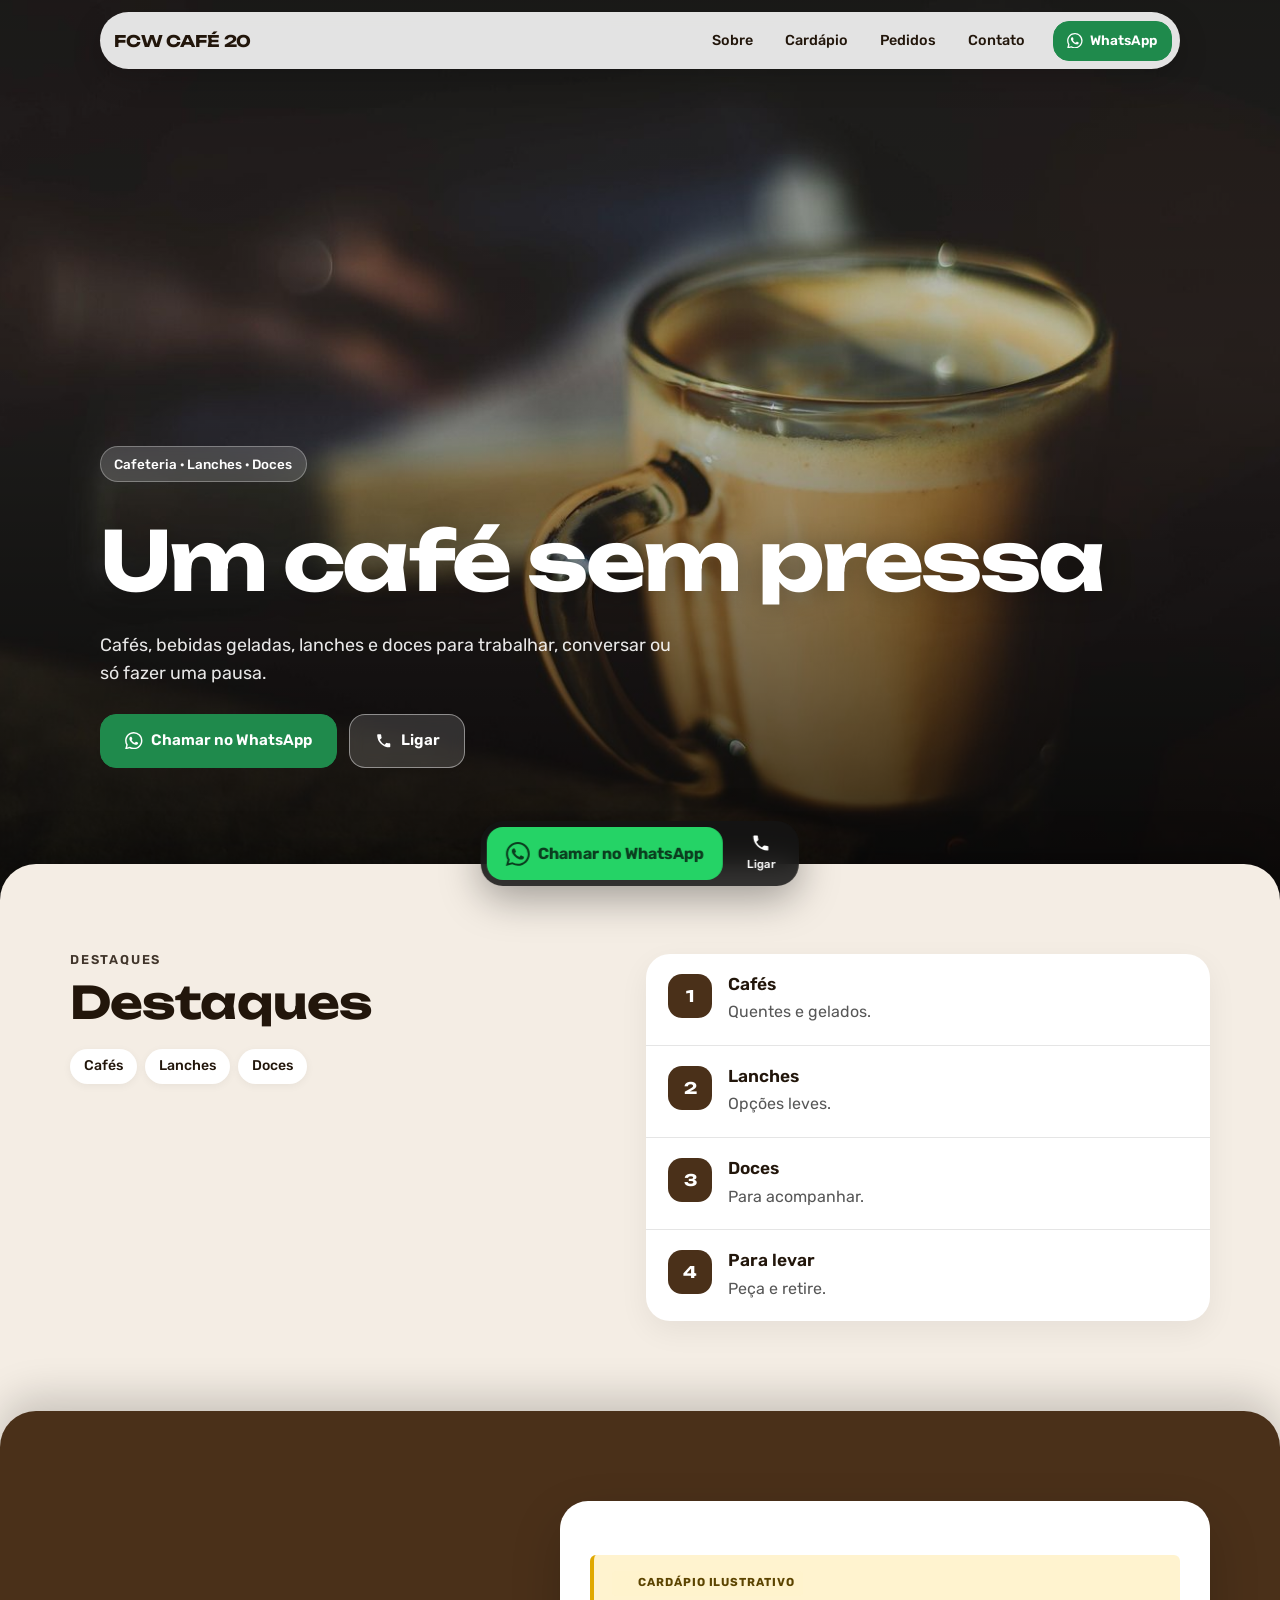
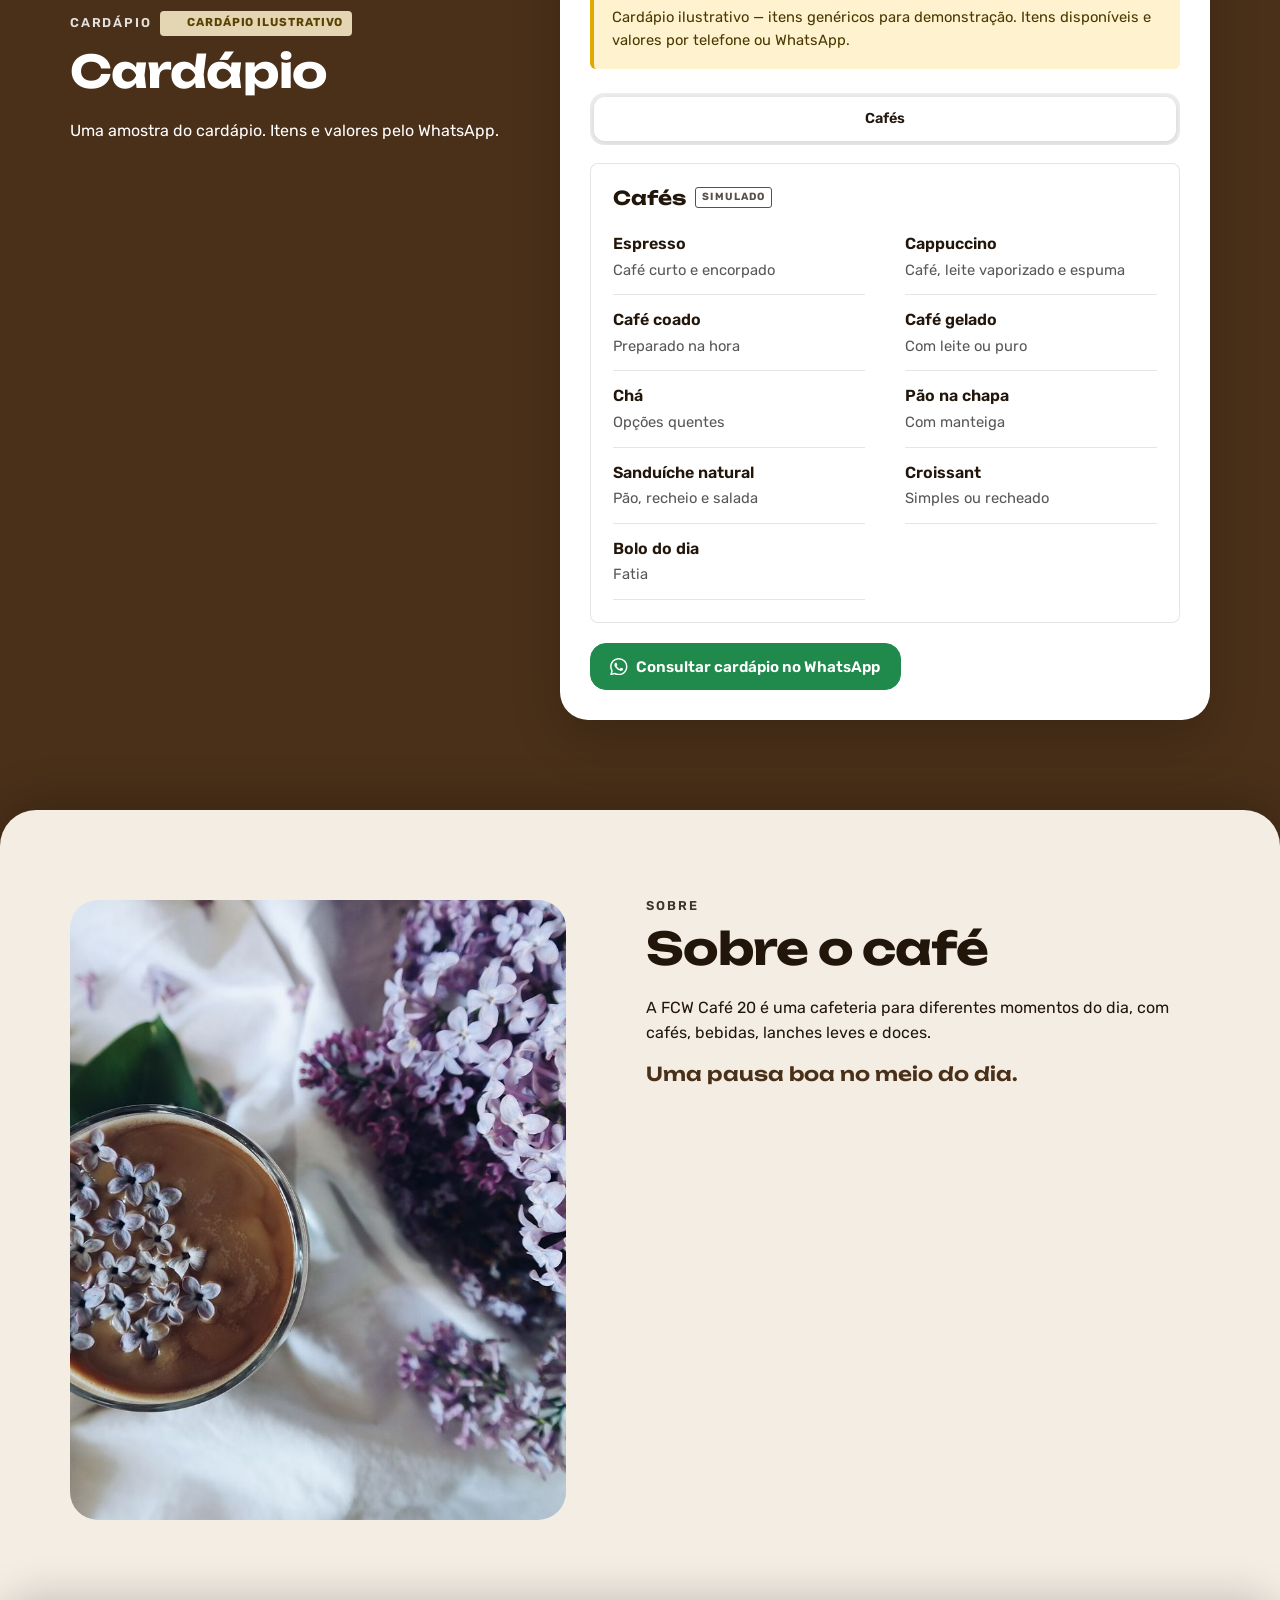
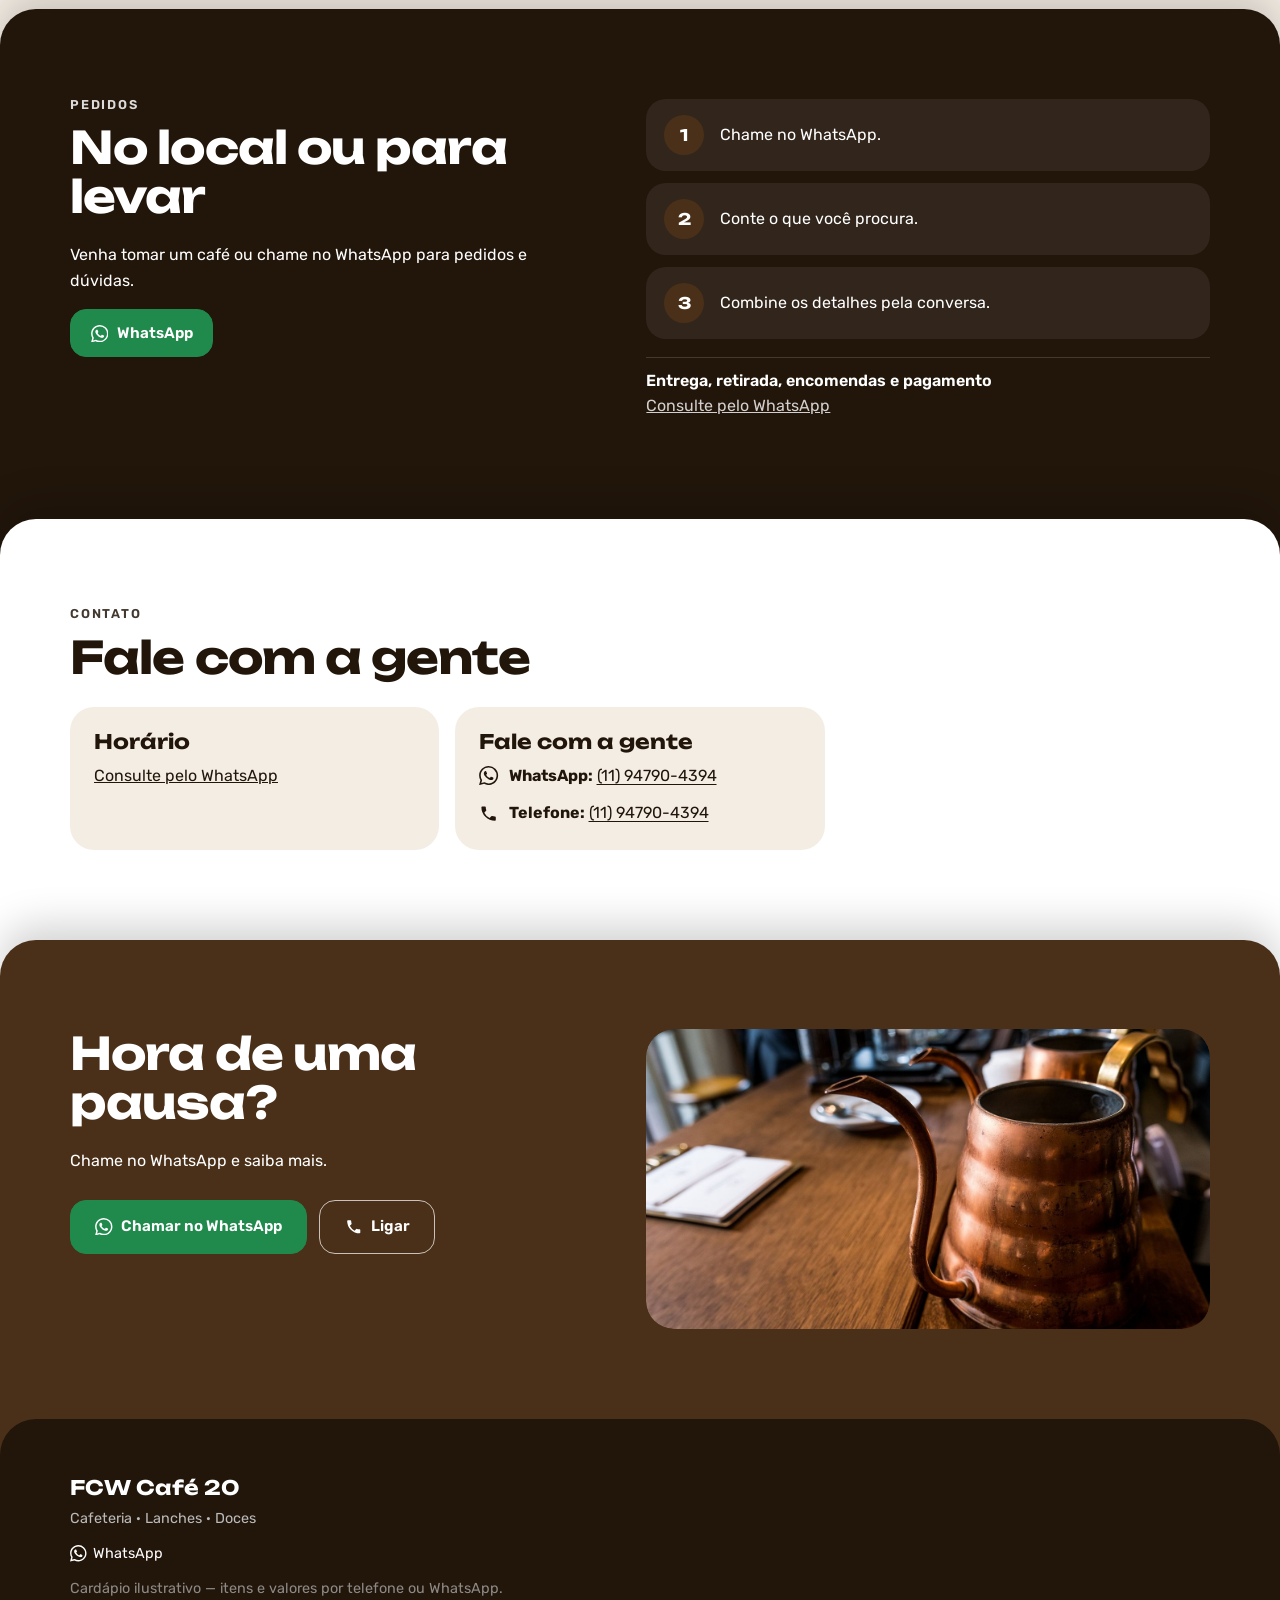
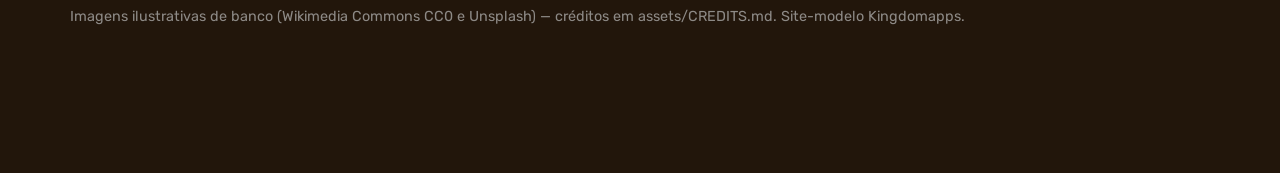
==== commit f30657bb: "chore: GA4 G-NJ030BJ0Z8 + eventos CTA" ====
--- a/v1/index.html
+++ b/v1/index.html
@@ -21,6 +21,15 @@
 <meta property="og:image" content="https://fcwwebsites.github.io/kingdomapps-modelo-fcw-cafe-20/assets/img/og-image.jpg" />
 <meta property="og:url" content="https://fcwwebsites.github.io/kingdomapps-modelo-fcw-cafe-20/" />
 <meta name="twitter:card" content="summary_large_image" />
+<!-- Google tag (gtag.js) -->
+<script async src="https://www.googletagmanager.com/gtag/js?id=G-NJ030BJ0Z8"></script>
+<script>
+  window.dataLayer = window.dataLayer || [];
+  function gtag(){dataLayer.push(arguments);}
+  gtag('js', new Date());
+  gtag('config', 'G-NJ030BJ0Z8');
+</script>
+<script>/* Kingdomapps GA4 eventos CTA */(function(){try{var ev=function(n,p){try{if(typeof gtag==='function')gtag('event',n,p);}catch(e){}};document.addEventListener('click',function(e){var a=e.target&&e.target.closest?e.target.closest('a[href]'):null;if(!a)return;var h=a.href||'',p={link_url:h};if(a.dataset&&a.dataset.plan)p.plan=a.dataset.plan;if(/wa\.me|api\.whatsapp\.com|whatsapp:/i.test(h))ev('click_whatsapp',p);else if(/ifood/i.test(h))ev('click_ifood',p);else if(/99app|99food|\/\/(www\.)?99\.|food\.99/i.test(h))ev('click_99',p);},true);document.addEventListener('submit',function(e){var f=e.target;ev('generate_lead',{form_id:(f&&(f.id||f.getAttribute('name')))||'form',page_location:location.href});},true);}catch(e){}})();</script>
 </head>
 <body class="est-E10" data-hours='{}' data-hours-unknown='[]'>
 <!-- Kingdomapps · site-modelo anonimizado -->
